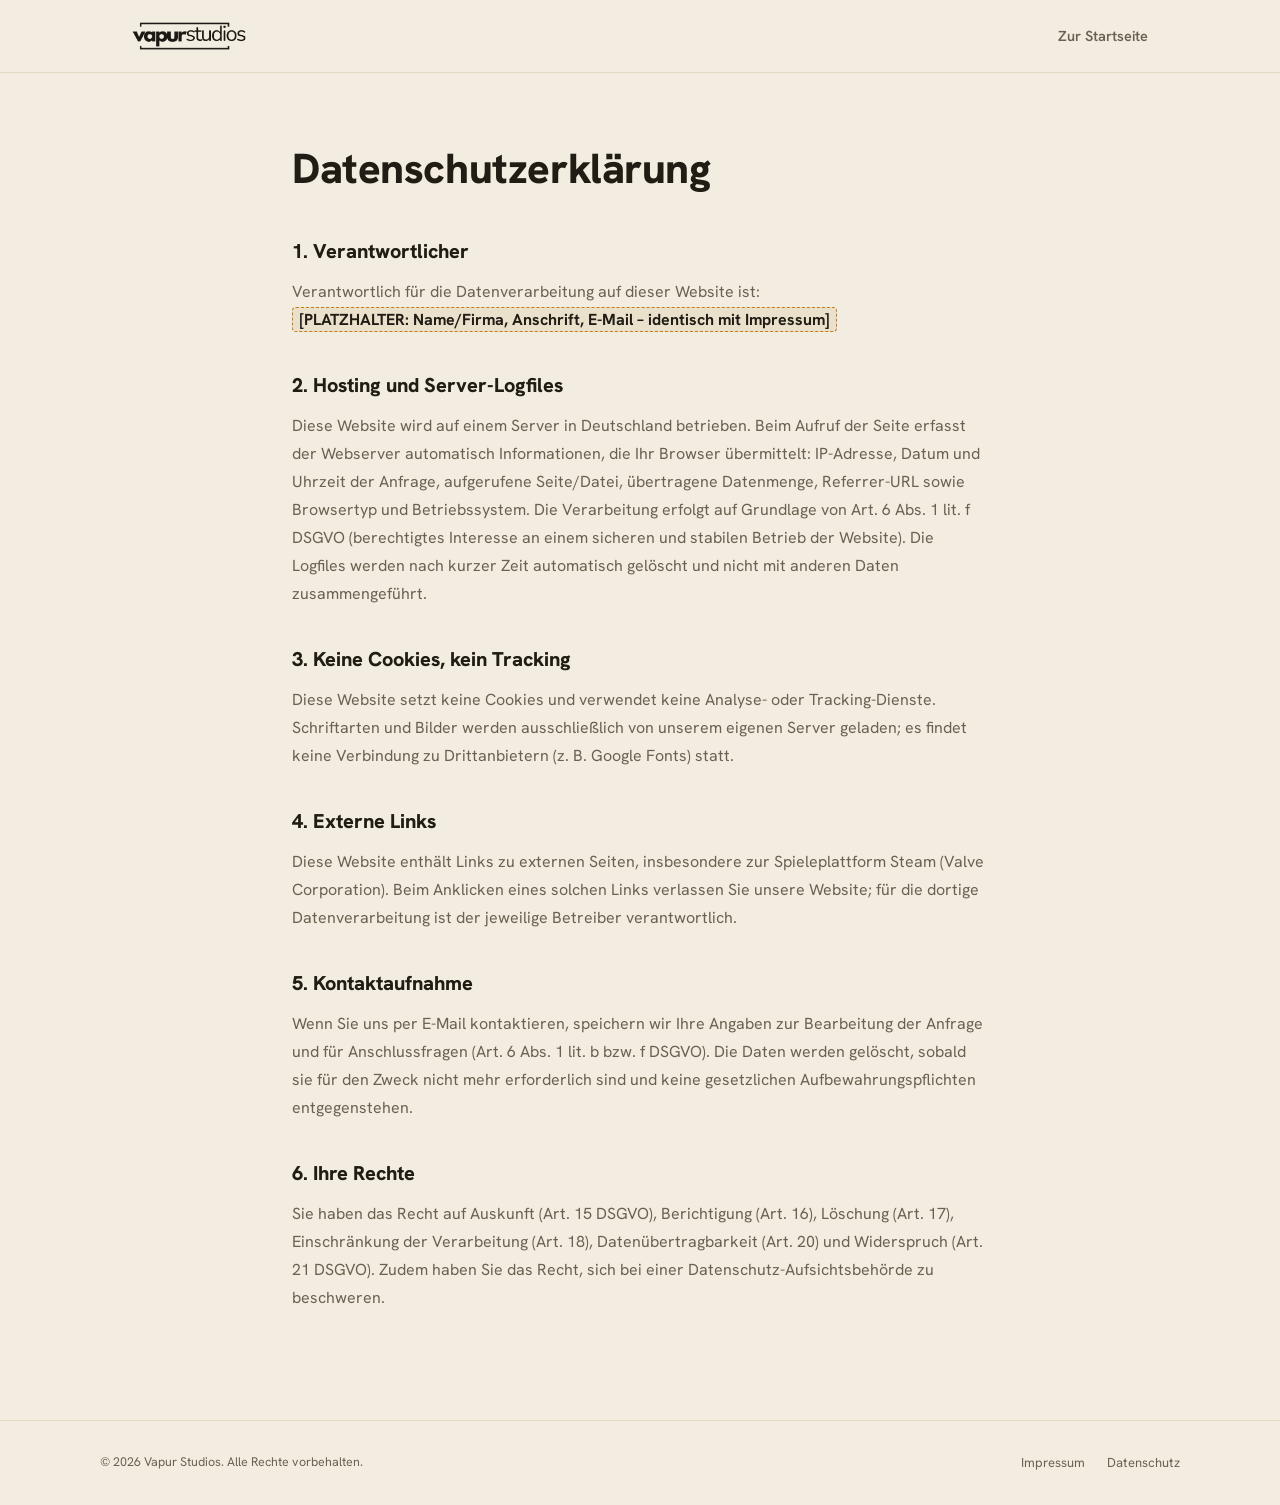
==== datenschutz.html @ 0e482135 "Vapur Studios Website: Startseite, Impressum, Datenschutz Co-Authored-By: Claude Sonnet 5 <noreply@a" ====
<!doctype html>
<html lang="de">
<head>
<meta charset="utf-8">
<meta name="viewport" content="width=device-width, initial-scale=1">
<meta name="robots" content="noindex">
<title>Datenschutzerklärung – Vapur Studios</title>
<link rel="stylesheet" href="assets/style.css">
</head>
<body>
<nav>
  <div class="nav-inner">
    <a href="./" aria-label="Vapur Studios"><img class="logo-ink" src="assets/logo-ink.png" alt="Vapur Studios"><img class="logo-cream" src="assets/logo-cream.png" alt=""></a>
    <div class="navlinks"><a href="./">Zur Startseite</a></div>
  </div>
</nav>

<main class="legal">
  <h1>Datenschutzerklärung</h1>

  <h2>1. Verantwortlicher</h2>
  <p>Verantwortlich für die Datenverarbeitung auf dieser Website ist:<br>
  <span class="todo">[PLATZHALTER: Name/Firma, Anschrift, E-Mail – identisch mit Impressum]</span></p>

  <h2>2. Hosting und Server-Logfiles</h2>
  <p>Diese Website wird auf einem Server in Deutschland betrieben. Beim Aufruf der Seite erfasst der
  Webserver automatisch Informationen, die Ihr Browser übermittelt: IP-Adresse, Datum und Uhrzeit der
  Anfrage, aufgerufene Seite/Datei, übertragene Datenmenge, Referrer-URL sowie Browsertyp und
  Betriebssystem. Die Verarbeitung erfolgt auf Grundlage von Art. 6 Abs. 1 lit. f DSGVO (berechtigtes
  Interesse an einem sicheren und stabilen Betrieb der Website). Die Logfiles werden nach kurzer Zeit
  automatisch gelöscht und nicht mit anderen Daten zusammengeführt.</p>

  <h2>3. Keine Cookies, kein Tracking</h2>
  <p>Diese Website setzt keine Cookies und verwendet keine Analyse- oder Tracking-Dienste. Schriftarten
  und Bilder werden ausschließlich von unserem eigenen Server geladen; es findet keine Verbindung zu
  Drittanbietern (z. B. Google Fonts) statt.</p>

  <h2>4. Externe Links</h2>
  <p>Diese Website enthält Links zu externen Seiten, insbesondere zur Spieleplattform Steam (Valve
  Corporation). Beim Anklicken eines solchen Links verlassen Sie unsere Website; für die dortige
  Datenverarbeitung ist der jeweilige Betreiber verantwortlich.</p>

  <h2>5. Kontaktaufnahme</h2>
  <p>Wenn Sie uns per E-Mail kontaktieren, speichern wir Ihre Angaben zur Bearbeitung der Anfrage und
  für Anschlussfragen (Art. 6 Abs. 1 lit. b bzw. f DSGVO). Die Daten werden gelöscht, sobald sie für
  den Zweck nicht mehr erforderlich sind und keine gesetzlichen Aufbewahrungspflichten entgegenstehen.</p>

  <h2>6. Ihre Rechte</h2>
  <p>Sie haben das Recht auf Auskunft (Art. 15 DSGVO), Berichtigung (Art. 16), Löschung (Art. 17),
  Einschränkung der Verarbeitung (Art. 18), Datenübertragbarkeit (Art. 20) und Widerspruch
  (Art. 21 DSGVO). Zudem haben Sie das Recht, sich bei einer Datenschutz-Aufsichtsbehörde zu
  beschweren.</p>
</main>

<footer>
  <div class="foot-inner">
    <div class="foot-copy">© 2026 Vapur Studios. Alle Rechte vorbehalten.</div>
    <div class="foot-links"><a href="impressum.html">Impressum</a><a href="datenschutz.html">Datenschutz</a></div>
  </div>
</footer>
</body>
</html>
---- assets/style.css ----
@font-face{
  font-family:'Hanken Grotesk'; font-style:normal; font-weight:400 800; font-display:swap;
  src:url('fonts/hanken-latin-ext.woff2') format('woff2');
  unicode-range:U+0100-02BA,U+02BD-02C5,U+02C7-02CC,U+02CE-02D7,U+02DD-02FF,U+0304,U+0308,U+0329,U+1D00-1DBF,U+1E00-1E9F,U+1EF2-1EFF,U+2020,U+20A0-20AB,U+20AD-20C0,U+2113,U+2C60-2C7F,U+A720-A7FF;
}
@font-face{
  font-family:'Hanken Grotesk'; font-style:normal; font-weight:400 800; font-display:swap;
  src:url('fonts/hanken-latin.woff2') format('woff2');
  unicode-range:U+0000-00FF,U+0131,U+0152-0153,U+02BB-02BC,U+02C6,U+02DA,U+02DC,U+0304,U+0308,U+0329,U+2000-206F,U+20AC,U+2122,U+2191,U+2193,U+2212,U+2215,U+FEFF,U+FFFD;
}

:root{
  color-scheme:light dark;
  --bg:#f3ede1; --surface:#ffffff; --border:#e2d8c4; --text:#211c14; --text-muted:#6b6151;
  --amber:#c97a12; --red:#b53a2c; --tag-bg:#eae1cd;
}
@media (prefers-color-scheme: dark){
  :root{
    --bg:#17130d; --surface:#1f1a12; --border:#332c1f; --text:#f2ebdd; --text-muted:#a49880;
    --amber:#ffb020; --red:#e0654f; --tag-bg:#2b2417;
  }
}

*{ box-sizing:border-box; margin:0; padding:0; }
html{ scroll-behavior:smooth; }
body{
  background:var(--bg); color:var(--text);
  font-family:'Hanken Grotesk',system-ui,-apple-system,'Segoe UI',sans-serif; -webkit-font-smoothing:antialiased;
  line-height:1.5;
}
img{ max-width:100%; display:block; }
a{ color:inherit; }
a:focus-visible, button:focus-visible{ outline:2px solid var(--amber); outline-offset:3px; }

/* NAV */
nav{ border-bottom:1px solid var(--border); }
.nav-inner{ max-width:1080px; margin:0 auto; padding:22px 32px; display:flex; align-items:center; justify-content:space-between; }
.nav-inner img{ height:28px; width:auto; }
.logo-cream{ display:none; }
@media (prefers-color-scheme: dark){
  .logo-ink{ display:none; }
  .logo-cream{ display:block; }
}
.navlinks{ display:flex; align-items:center; gap:28px; }
.navlinks a{ text-decoration:none; font-size:14.5px; font-weight:600; color:var(--text-muted); }
.navlinks a:hover{ color:var(--text); }
.navlinks a.btn-wishlist,
.navlinks a.btn-wishlist:hover{ color:#000; }

/* BUTTONS */
.btn-wishlist{
  position:relative; overflow:hidden; isolation:isolate;
  font-weight:700; font-size:15.5px; color:#1c1108; padding:14px 26px; border-radius:10px;
  border:none; cursor:pointer; text-decoration:none; display:inline-flex; align-items:center; gap:9px;
  background:linear-gradient(115deg, #ffd166, var(--amber) 45%, var(--red) 110%);
  box-shadow:0 10px 26px -8px rgba(224,82,61,.5), 0 2px 0 rgba(255,255,255,.35) inset;
  transition:transform .18s ease, box-shadow .18s ease; white-space:nowrap;
}
.btn-wishlist:hover{ transform:translateY(-2px); box-shadow:0 14px 32px -6px rgba(224,82,61,.6), 0 2px 0 rgba(255,255,255,.4) inset; }
.btn-wishlist::after{
  content:''; position:absolute; top:0; left:-60%; width:40%; height:100%; z-index:1;
  background:linear-gradient(115deg, transparent, rgba(255,255,255,.55), transparent);
  transform:skewX(-20deg); animation:shine 3.2s ease-in-out infinite;
}
@keyframes shine{ 0%,60%{ left:-60%; } 100%{ left:130%; } }
.btn-wishlist svg{ width:18px; height:18px; position:relative; z-index:2; flex-shrink:0; }
.btn-wishlist span{ position:relative; z-index:2; }
@media (prefers-reduced-motion: reduce){ .btn-wishlist::after{ animation:none; } html{ scroll-behavior:auto; } }
.btn-ghost{ font-weight:700; font-size:14px; color:var(--text); text-decoration:none; padding:13px 20px; border-radius:10px; border:1.5px solid var(--border); }
.btn-ghost:hover{ border-color:var(--amber); color:var(--amber); }

/* HERO */
.hero-wrap{ position:relative; max-width:1180px; margin:8px auto -60px; padding:0 24px; }
.hero-img img{
  width:100%; height:auto; display:block; max-height:72vh; object-fit:cover;
  -webkit-mask-image:linear-gradient(180deg, transparent 0%, #000 12%, #000 82%, transparent 100%),
                      linear-gradient(90deg, transparent 0%, #000 8%, #000 92%, transparent 100%);
  -webkit-mask-composite:source-in;
  mask-image:linear-gradient(180deg, transparent 0%, #000 12%, #000 82%, transparent 100%),
              linear-gradient(90deg, transparent 0%, #000 8%, #000 92%, transparent 100%);
  mask-composite:intersect;
}
.shots{ padding:14px 32px 0; position:relative; z-index:1; }
.shots-grid{ max-width:760px; margin:0 auto; display:grid; grid-template-columns:1fr 1fr 1fr; gap:12px; }
.shots-grid button{
  padding:0; border:2px solid transparent; border-radius:8px; overflow:hidden; cursor:pointer;
  background:none; opacity:.6; transition:opacity .15s, border-color .15s;
}
.shots-grid button.active{ opacity:1; border-color:var(--amber); }
.shots-grid button:hover{ opacity:1; }
.shots-grid img{ display:block; aspect-ratio:16/10; object-fit:cover; width:100%; }

.intro{ text-align:center; padding:56px 32px 56px; max-width:720px; margin:0 auto; }
.eyebrow{ display:inline-flex; align-items:center; gap:8px; font-size:14.5px; font-weight:700; color:var(--amber); margin-bottom:22px; }
.eyebrow::before{ content:''; width:7px; height:7px; border-radius:50%; background:var(--amber); }
.intro h1{ font-size:clamp(32px,5vw,52px); font-weight:800; line-height:1.1; margin-bottom:18px; letter-spacing:-.01em; }
.intro p{ font-size:17px; color:var(--text-muted); line-height:1.65; margin-bottom:32px; }
.btn-row{ display:flex; gap:14px; justify-content:center; flex-wrap:wrap; }

/* SECTIONS */
section{ padding:80px 32px; border-top:1px solid var(--border); }
.section-inner{ max-width:760px; margin:0 auto; }
.section-inner.wide{ max-width:1080px; }
.kicker{ font-size:14px; font-weight:700; color:var(--amber); margin-bottom:20px; }
.section-inner h2{ font-size:clamp(26px,3.2vw,36px); font-weight:800; margin-bottom:24px; letter-spacing:-.01em; }
.section-inner p{ font-size:16.5px; color:var(--text-muted); line-height:1.8; margin-bottom:20px; }
.section-inner p:last-of-type{ margin-bottom:0; }
.tags-row{ display:flex; gap:8px; flex-wrap:wrap; margin-top:32px; }
.tag{ background:var(--tag-bg); color:var(--text-muted); font-size:12.5px; font-weight:600; padding:7px 14px; border-radius:100px; }

.reqs{ display:grid; grid-template-columns:1fr 1fr; gap:40px; }
.req-col h3{ font-size:12px; text-transform:uppercase; letter-spacing:.08em; color:var(--amber); margin-bottom:16px; }
.req-row{ display:grid; grid-template-columns:120px 1fr; gap:10px; padding:10px 0; border-bottom:1px solid var(--border); font-size:14px; }
.req-row .k{ color:var(--text-muted); }
.req-row .v{ font-weight:600; }

.studio-logo{ height:30px; width:auto; margin-bottom:26px; }
.fact-list{ margin-top:28px; }
.fact-row{ display:flex; justify-content:space-between; gap:20px; padding:14px 0; border-bottom:1px solid var(--border); font-size:14.5px; }
.fact-row .k{ color:var(--text-muted); }
.fact-row .v{ font-weight:700; text-align:right; }

.portfolio-grid{ display:grid; grid-template-columns:1fr 1fr; gap:20px; margin-top:12px; }
.game-card{ background:var(--surface); border:1px solid var(--border); border-radius:10px; overflow:hidden; text-decoration:none; color:var(--text); display:block; }
a.game-card:hover{ border-color:var(--amber); }
.game-card .thumb{ aspect-ratio:16/9; background:var(--tag-bg); overflow:hidden; }
.game-card .thumb img{ width:100%; height:100%; object-fit:cover; }
.game-card .thumb.placeholder{ display:flex; align-items:center; justify-content:center; font-weight:700; color:var(--text-muted); font-size:14px; }
.game-card .body{ padding:18px 20px; }
.game-card .status{ display:block; font-size:12.5px; font-weight:700; color:var(--amber); margin-bottom:8px; }
.game-card .status.muted{ color:var(--text-muted); }
.game-card h3{ font-size:18px; font-weight:800; margin-bottom:6px; }
.game-card p{ font-size:13px; color:var(--text-muted); line-height:1.5; }

/* LEGAL PAGES */
.legal{ max-width:760px; margin:0 auto; padding:64px 32px 96px; }
.legal h1{ font-size:clamp(30px,4vw,42px); font-weight:800; margin-bottom:32px; letter-spacing:-.01em; }
.legal h2{ font-size:20px; font-weight:800; margin:36px 0 12px; }
.legal p, .legal li{ font-size:16px; color:var(--text-muted); line-height:1.75; margin-bottom:12px; }
.legal ul{ padding-left:22px; margin-bottom:12px; }
.legal a{ color:var(--amber); }
.todo{ background:var(--tag-bg); border:1px dashed var(--amber); color:var(--text); padding:1px 6px; border-radius:4px; font-weight:700; }

/* FOOTER */
footer{ padding:32px; border-top:1px solid var(--border); }
.foot-inner{ max-width:1080px; margin:0 auto; display:flex; justify-content:space-between; align-items:center; flex-wrap:wrap; gap:14px; }
.foot-links{ display:flex; gap:22px; flex-wrap:wrap; }
.foot-links a{ text-decoration:none; color:var(--text-muted); font-size:13px; }
.foot-links a:hover{ color:var(--text); }
.foot-copy{ color:var(--text-muted); font-size:12.5px; }

@media (max-width:760px){
  .navlinks a:not(.btn-wishlist){ display:none; }
  .shots-grid{ grid-template-columns:1fr; }
  .reqs{ grid-template-columns:1fr; gap:0; }
  .portfolio-grid{ grid-template-columns:1fr; }
  section{ padding:56px 20px; }
  .intro{ padding:44px 20px 40px; }
  .hero-wrap{ padding:0 12px; }
  .hero-img img{ max-height:46vh; }
  .legal{ padding:44px 20px 72px; }
}

/* GAME LOGO */
.game-logo{ position:relative; width:min(560px,86%); margin:0 auto 26px; }
.game-logo img{
  width:100%; height:auto; display:block;
  filter:drop-shadow(0 18px 28px rgba(0,0,0,.35));
  animation:logoIn 1s cubic-bezier(.2,.9,.25,1.15) both, logoFloat 5s ease-in-out 1s infinite;
}
.game-logo::after{
  content:''; position:absolute; inset:0; pointer-events:none;
  background:linear-gradient(105deg, transparent 35%, rgba(255,255,255,.55) 50%, transparent 65%);
  background-size:250% 100%; background-position:180% 0;
  -webkit-mask-image:url(sloptoberfest-logo.webp); mask-image:url(sloptoberfest-logo.webp);
  -webkit-mask-size:100% 100%; mask-size:100% 100%;
  animation:logoShine 6s ease-in-out 1.4s infinite;
}
@keyframes logoIn{ from{ opacity:0; transform:scale(.82) translateY(24px) rotate(-1.5deg); } to{ opacity:1; transform:none; } }
@keyframes logoFloat{ 0%,100%{ transform:translateY(0) rotate(0); } 50%{ transform:translateY(-7px) rotate(.4deg); } }
@keyframes logoShine{ 0%,55%{ background-position:180% 0; } 100%{ background-position:-80% 0; } }
.sr-only{ position:absolute; width:1px; height:1px; overflow:hidden; clip:rect(0 0 0 0); white-space:nowrap; }
@media (prefers-reduced-motion: reduce){
  .game-logo img, .game-logo::after{ animation:none; }
}
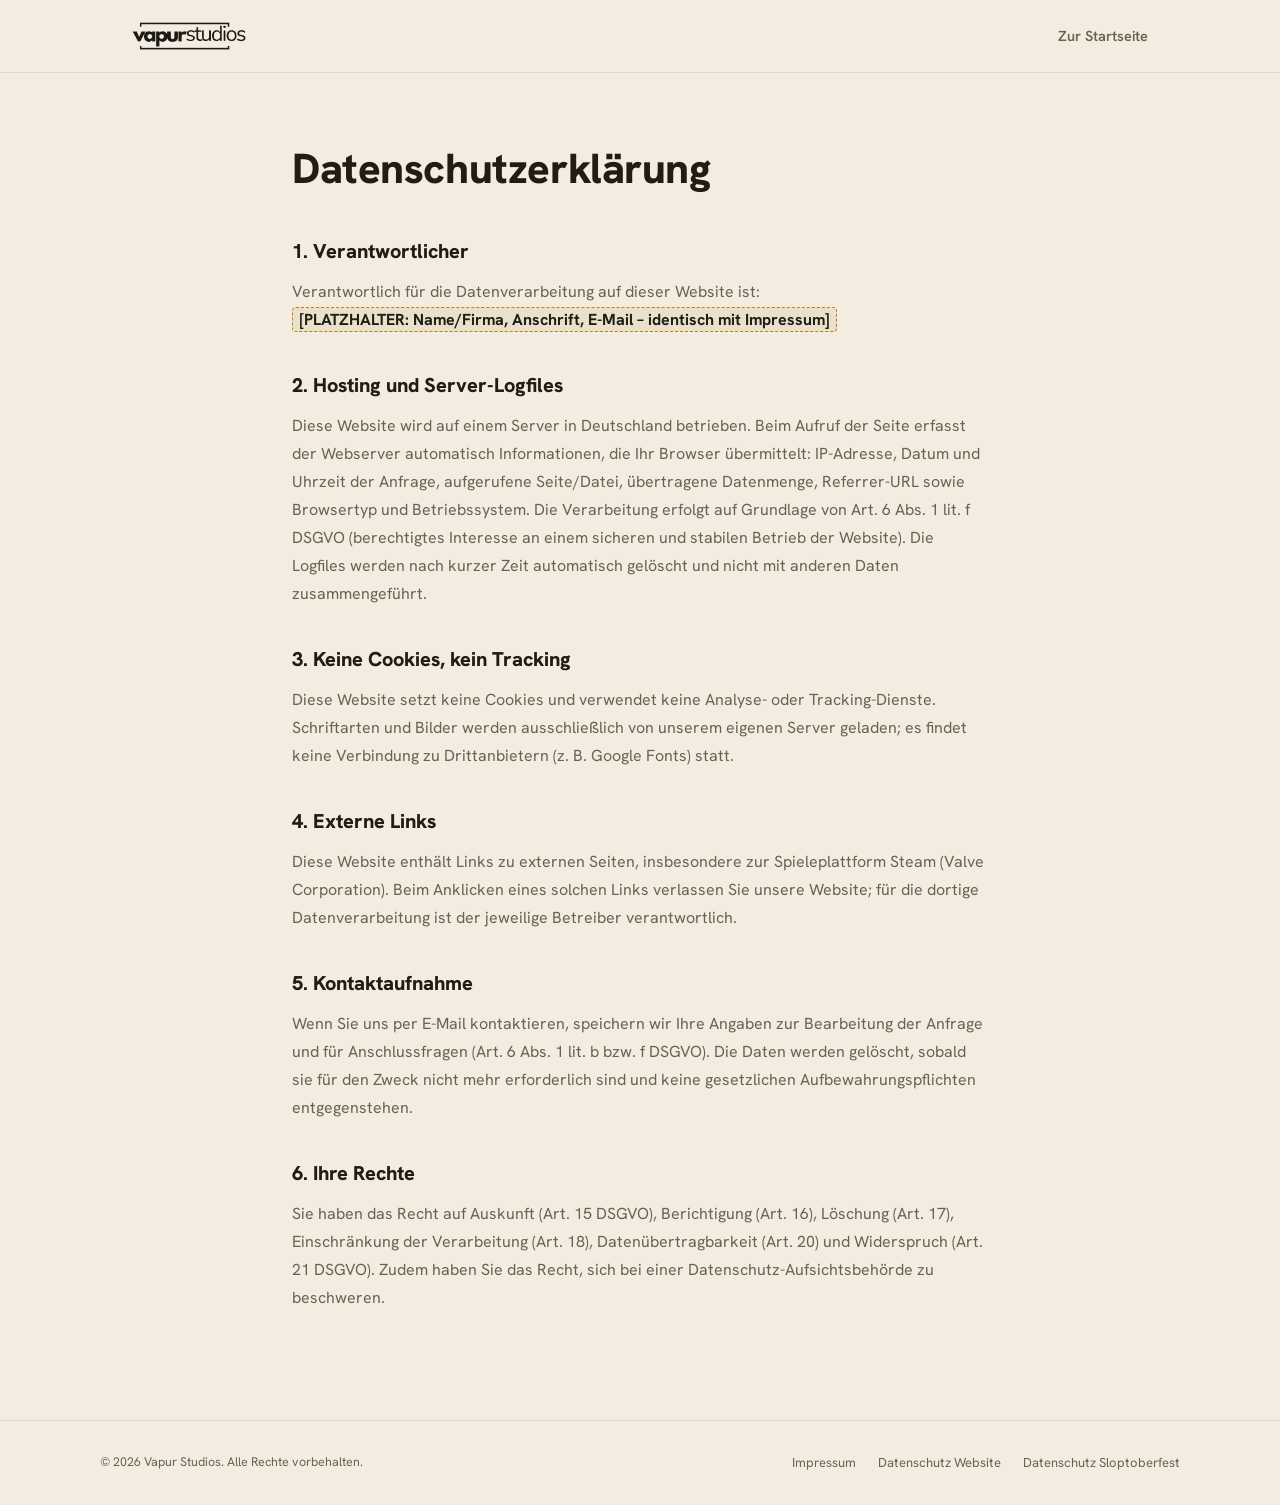
==== commit 5ecae68c: "Datenschutzerklaerung fuer das Spiel Sloptoberfest Co-Authored-By: Claude Sonnet 5 <noreply@anthropi" ====
--- a/datenschutz.html
+++ b/datenschutz.html
@@ -55,7 +55,7 @@
 <footer>
   <div class="foot-inner">
     <div class="foot-copy">© 2026 Vapur Studios. Alle Rechte vorbehalten.</div>
-    <div class="foot-links"><a href="impressum.html">Impressum</a><a href="datenschutz.html">Datenschutz</a></div>
+    <div class="foot-links"><a href="impressum.html">Impressum</a><a href="datenschutz.html">Datenschutz Website</a><a href="sloptoberfest-datenschutz.html">Datenschutz Sloptoberfest</a></div>
   </div>
 </footer>
 </body>
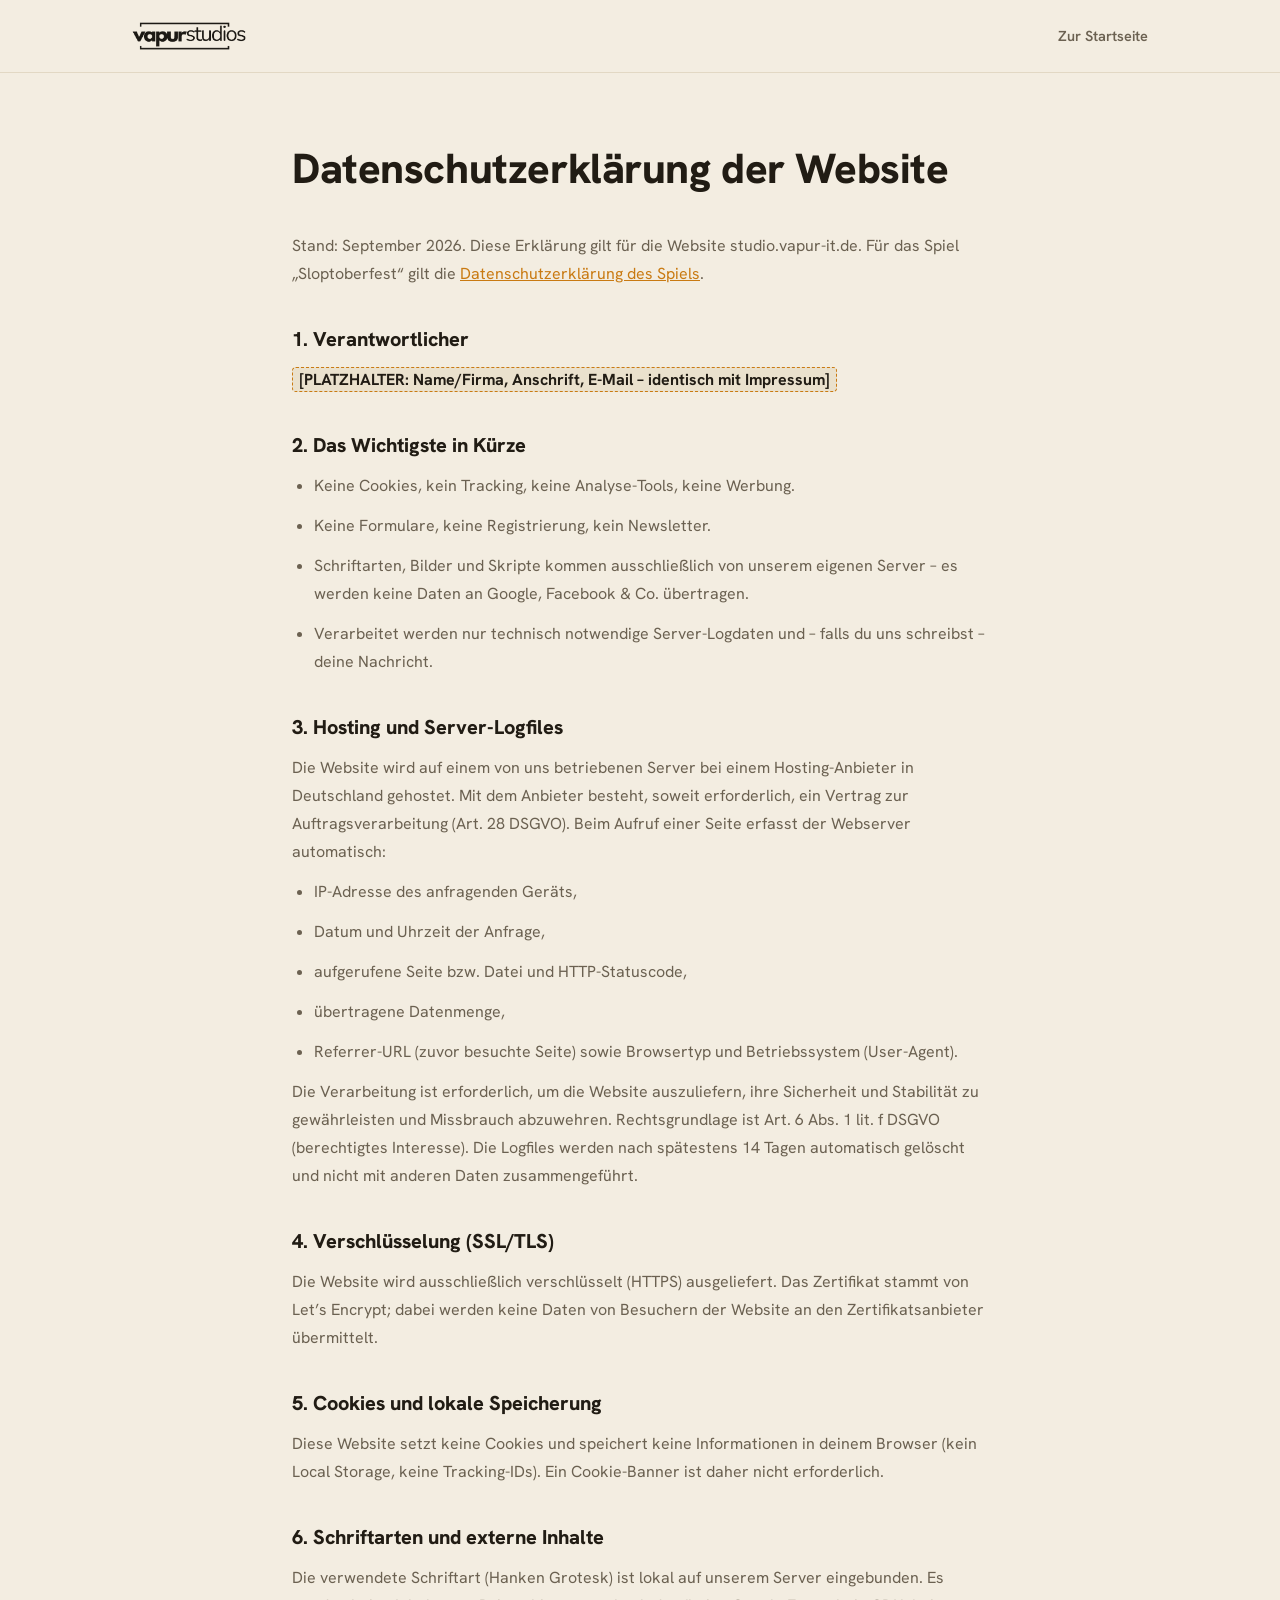
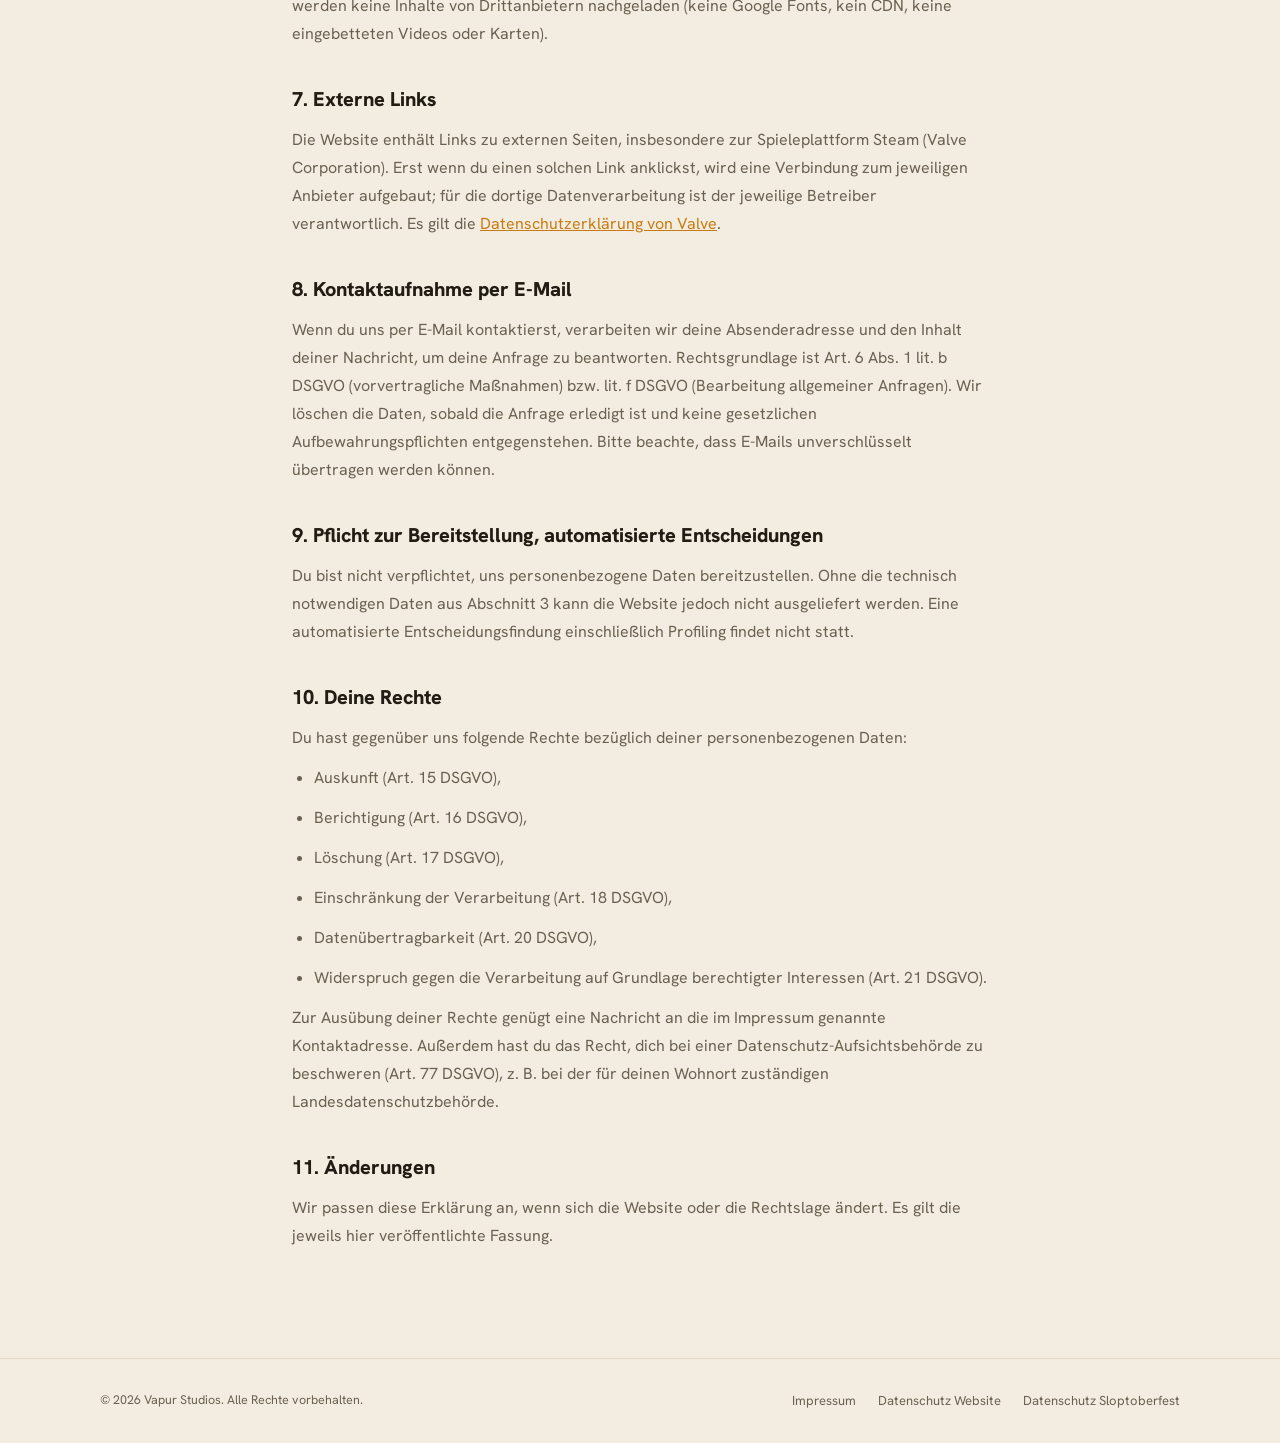
==== commit 59111efa: "Website-Datenschutzerklaerung ausfuehrlich ueberarbeitet Co-Authored-By: Claude Sonnet 5 <noreply@an" ====
--- a/datenschutz.html
+++ b/datenschutz.html
@@ -3,8 +3,7 @@
 <head>
 <meta charset="utf-8">
 <meta name="viewport" content="width=device-width, initial-scale=1">
-<meta name="robots" content="noindex">
-<title>Datenschutzerklärung – Vapur Studios</title>
+<title>Datenschutzerklärung Website – Vapur Studios</title>
 <link rel="stylesheet" href="assets/style.css">
 </head>
 <body>
@@ -16,40 +15,87 @@
 </nav>
 
 <main class="legal">
-  <h1>Datenschutzerklärung</h1>
+  <h1>Datenschutzerklärung der Website</h1>
+  <p>Stand: September 2026. Diese Erklärung gilt für die Website studio.vapur-it.de. Für das Spiel
+  „Sloptoberfest“ gilt die <a href="sloptoberfest-datenschutz.html">Datenschutzerklärung des Spiels</a>.</p>
 
   <h2>1. Verantwortlicher</h2>
-  <p>Verantwortlich für die Datenverarbeitung auf dieser Website ist:<br>
-  <span class="todo">[PLATZHALTER: Name/Firma, Anschrift, E-Mail – identisch mit Impressum]</span></p>
+  <p><span class="todo">[PLATZHALTER: Name/Firma, Anschrift, E-Mail – identisch mit Impressum]</span></p>
 
-  <h2>2. Hosting und Server-Logfiles</h2>
-  <p>Diese Website wird auf einem Server in Deutschland betrieben. Beim Aufruf der Seite erfasst der
-  Webserver automatisch Informationen, die Ihr Browser übermittelt: IP-Adresse, Datum und Uhrzeit der
-  Anfrage, aufgerufene Seite/Datei, übertragene Datenmenge, Referrer-URL sowie Browsertyp und
-  Betriebssystem. Die Verarbeitung erfolgt auf Grundlage von Art. 6 Abs. 1 lit. f DSGVO (berechtigtes
-  Interesse an einem sicheren und stabilen Betrieb der Website). Die Logfiles werden nach kurzer Zeit
-  automatisch gelöscht und nicht mit anderen Daten zusammengeführt.</p>
+  <h2>2. Das Wichtigste in Kürze</h2>
+  <ul>
+    <li>Keine Cookies, kein Tracking, keine Analyse-Tools, keine Werbung.</li>
+    <li>Keine Formulare, keine Registrierung, kein Newsletter.</li>
+    <li>Schriftarten, Bilder und Skripte kommen ausschließlich von unserem eigenen Server – es werden keine Daten an Google, Facebook &amp; Co. übertragen.</li>
+    <li>Verarbeitet werden nur technisch notwendige Server-Logdaten und – falls du uns schreibst – deine Nachricht.</li>
+  </ul>
 
-  <h2>3. Keine Cookies, kein Tracking</h2>
-  <p>Diese Website setzt keine Cookies und verwendet keine Analyse- oder Tracking-Dienste. Schriftarten
-  und Bilder werden ausschließlich von unserem eigenen Server geladen; es findet keine Verbindung zu
-  Drittanbietern (z. B. Google Fonts) statt.</p>
+  <h2>3. Hosting und Server-Logfiles</h2>
+  <p>Die Website wird auf einem von uns betriebenen Server bei einem Hosting-Anbieter in Deutschland
+  gehostet. Mit dem Anbieter besteht, soweit erforderlich, ein Vertrag zur Auftragsverarbeitung
+  (Art. 28 DSGVO). Beim Aufruf einer Seite erfasst der Webserver automatisch:</p>
+  <ul>
+    <li>IP-Adresse des anfragenden Geräts,</li>
+    <li>Datum und Uhrzeit der Anfrage,</li>
+    <li>aufgerufene Seite bzw. Datei und HTTP-Statuscode,</li>
+    <li>übertragene Datenmenge,</li>
+    <li>Referrer-URL (zuvor besuchte Seite) sowie Browsertyp und Betriebssystem (User-Agent).</li>
+  </ul>
+  <p>Die Verarbeitung ist erforderlich, um die Website auszuliefern, ihre Sicherheit und Stabilität zu
+  gewährleisten und Missbrauch abzuwehren. Rechtsgrundlage ist Art. 6 Abs. 1 lit. f DSGVO
+  (berechtigtes Interesse). Die Logfiles werden nach spätestens 14 Tagen automatisch gelöscht und
+  nicht mit anderen Daten zusammengeführt.</p>
 
-  <h2>4. Externe Links</h2>
-  <p>Diese Website enthält Links zu externen Seiten, insbesondere zur Spieleplattform Steam (Valve
-  Corporation). Beim Anklicken eines solchen Links verlassen Sie unsere Website; für die dortige
-  Datenverarbeitung ist der jeweilige Betreiber verantwortlich.</p>
+  <h2>4. Verschlüsselung (SSL/TLS)</h2>
+  <p>Die Website wird ausschließlich verschlüsselt (HTTPS) ausgeliefert. Das Zertifikat stammt von
+  Let’s Encrypt; dabei werden keine Daten von Besuchern der Website an den Zertifikatsanbieter
+  übermittelt.</p>
 
-  <h2>5. Kontaktaufnahme</h2>
-  <p>Wenn Sie uns per E-Mail kontaktieren, speichern wir Ihre Angaben zur Bearbeitung der Anfrage und
-  für Anschlussfragen (Art. 6 Abs. 1 lit. b bzw. f DSGVO). Die Daten werden gelöscht, sobald sie für
-  den Zweck nicht mehr erforderlich sind und keine gesetzlichen Aufbewahrungspflichten entgegenstehen.</p>
+  <h2>5. Cookies und lokale Speicherung</h2>
+  <p>Diese Website setzt keine Cookies und speichert keine Informationen in deinem Browser
+  (kein Local Storage, keine Tracking-IDs). Ein Cookie-Banner ist daher nicht erforderlich.</p>
 
-  <h2>6. Ihre Rechte</h2>
-  <p>Sie haben das Recht auf Auskunft (Art. 15 DSGVO), Berichtigung (Art. 16), Löschung (Art. 17),
-  Einschränkung der Verarbeitung (Art. 18), Datenübertragbarkeit (Art. 20) und Widerspruch
-  (Art. 21 DSGVO). Zudem haben Sie das Recht, sich bei einer Datenschutz-Aufsichtsbehörde zu
-  beschweren.</p>
+  <h2>6. Schriftarten und externe Inhalte</h2>
+  <p>Die verwendete Schriftart (Hanken Grotesk) ist lokal auf unserem Server eingebunden. Es werden
+  keine Inhalte von Drittanbietern nachgeladen (keine Google Fonts, kein CDN, keine eingebetteten
+  Videos oder Karten).</p>
+
+  <h2>7. Externe Links</h2>
+  <p>Die Website enthält Links zu externen Seiten, insbesondere zur Spieleplattform Steam (Valve
+  Corporation). Erst wenn du einen solchen Link anklickst, wird eine Verbindung zum jeweiligen
+  Anbieter aufgebaut; für die dortige Datenverarbeitung ist der jeweilige Betreiber verantwortlich.
+  Es gilt die
+  <a href="https://store.steampowered.com/privacy_agreement/" target="_blank" rel="noopener">Datenschutzerklärung von Valve</a>.</p>
+
+  <h2>8. Kontaktaufnahme per E-Mail</h2>
+  <p>Wenn du uns per E-Mail kontaktierst, verarbeiten wir deine Absenderadresse und den Inhalt deiner
+  Nachricht, um deine Anfrage zu beantworten. Rechtsgrundlage ist Art. 6 Abs. 1 lit. b DSGVO
+  (vorvertragliche Maßnahmen) bzw. lit. f DSGVO (Bearbeitung allgemeiner Anfragen). Wir löschen die
+  Daten, sobald die Anfrage erledigt ist und keine gesetzlichen Aufbewahrungspflichten entgegenstehen.
+  Bitte beachte, dass E-Mails unverschlüsselt übertragen werden können.</p>
+
+  <h2>9. Pflicht zur Bereitstellung, automatisierte Entscheidungen</h2>
+  <p>Du bist nicht verpflichtet, uns personenbezogene Daten bereitzustellen. Ohne die technisch
+  notwendigen Daten aus Abschnitt 3 kann die Website jedoch nicht ausgeliefert werden. Eine
+  automatisierte Entscheidungsfindung einschließlich Profiling findet nicht statt.</p>
+
+  <h2>10. Deine Rechte</h2>
+  <p>Du hast gegenüber uns folgende Rechte bezüglich deiner personenbezogenen Daten:</p>
+  <ul>
+    <li>Auskunft (Art. 15 DSGVO),</li>
+    <li>Berichtigung (Art. 16 DSGVO),</li>
+    <li>Löschung (Art. 17 DSGVO),</li>
+    <li>Einschränkung der Verarbeitung (Art. 18 DSGVO),</li>
+    <li>Datenübertragbarkeit (Art. 20 DSGVO),</li>
+    <li>Widerspruch gegen die Verarbeitung auf Grundlage berechtigter Interessen (Art. 21 DSGVO).</li>
+  </ul>
+  <p>Zur Ausübung deiner Rechte genügt eine Nachricht an die im Impressum genannte Kontaktadresse.
+  Außerdem hast du das Recht, dich bei einer Datenschutz-Aufsichtsbehörde zu beschweren (Art. 77 DSGVO),
+  z. B. bei der für deinen Wohnort zuständigen Landesdatenschutzbehörde.</p>
+
+  <h2>11. Änderungen</h2>
+  <p>Wir passen diese Erklärung an, wenn sich die Website oder die Rechtslage ändert. Es gilt die jeweils
+  hier veröffentlichte Fassung.</p>
 </main>
 
 <footer>
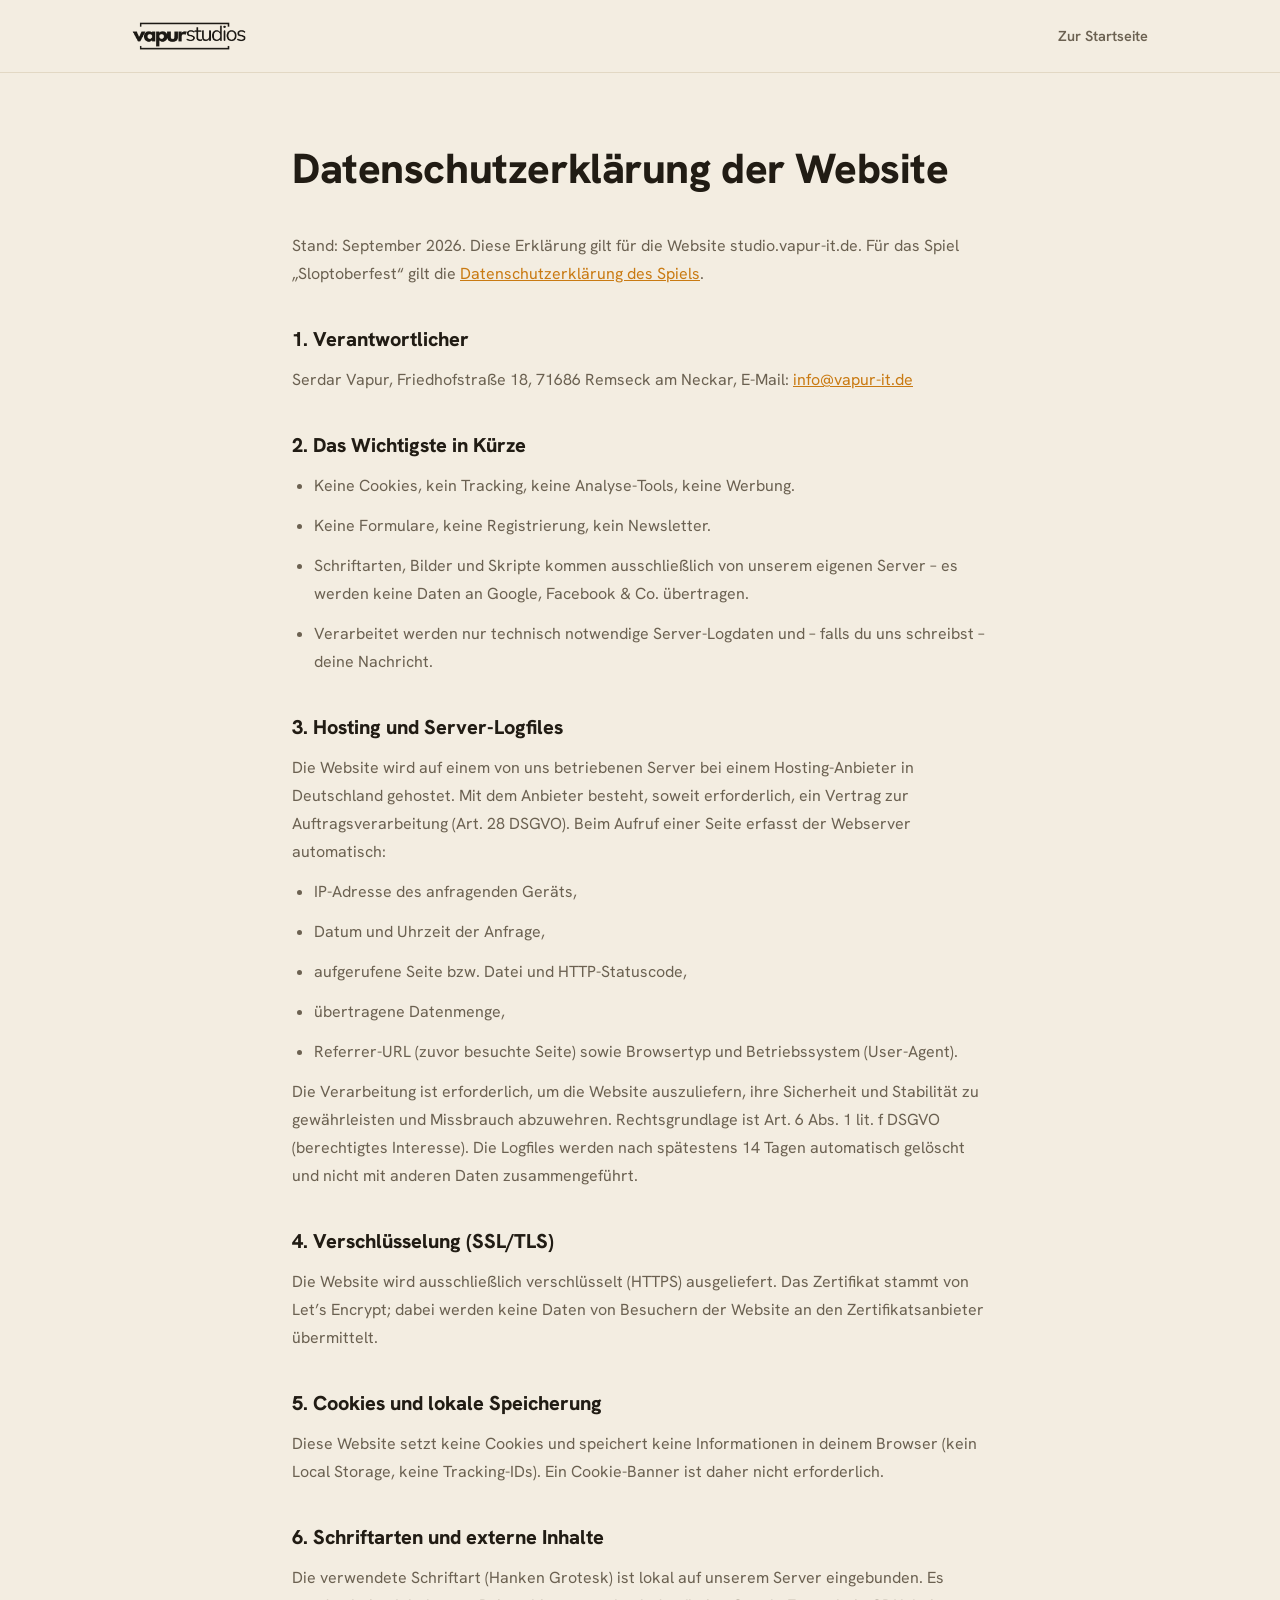
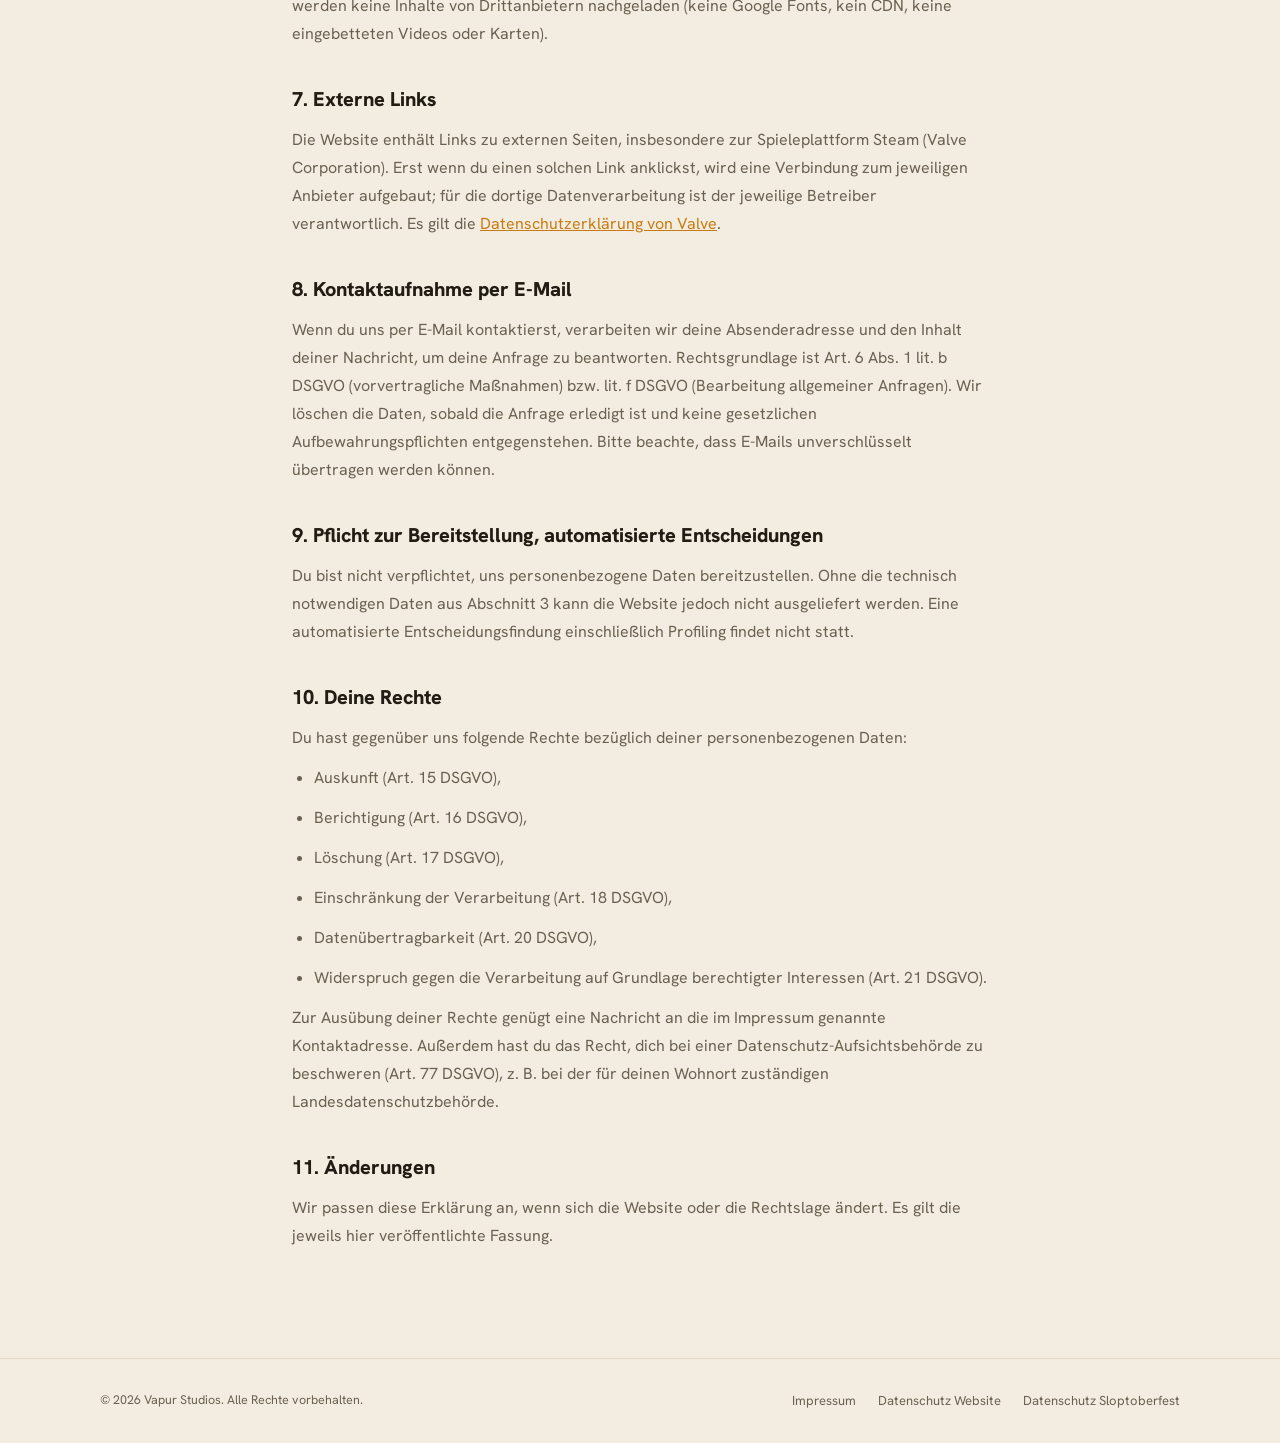
==== commit 9584af75: "Impressum und Datenschutz: echte Anbieterdaten eingetragen Co-Authored-By: Claude Sonnet 5 <noreply@" ====
--- a/datenschutz.html
+++ b/datenschutz.html
@@ -20,7 +20,7 @@
   „Sloptoberfest“ gilt die <a href="sloptoberfest-datenschutz.html">Datenschutzerklärung des Spiels</a>.</p>
 
   <h2>1. Verantwortlicher</h2>
-  <p><span class="todo">[PLATZHALTER: Name/Firma, Anschrift, E-Mail – identisch mit Impressum]</span></p>
+  <p>Serdar Vapur, Friedhofstraße 18, 71686 Remseck am Neckar, E-Mail: <a href="mailto:info@vapur-it.de">info@vapur-it.de</a></p>
 
   <h2>2. Das Wichtigste in Kürze</h2>
   <ul>
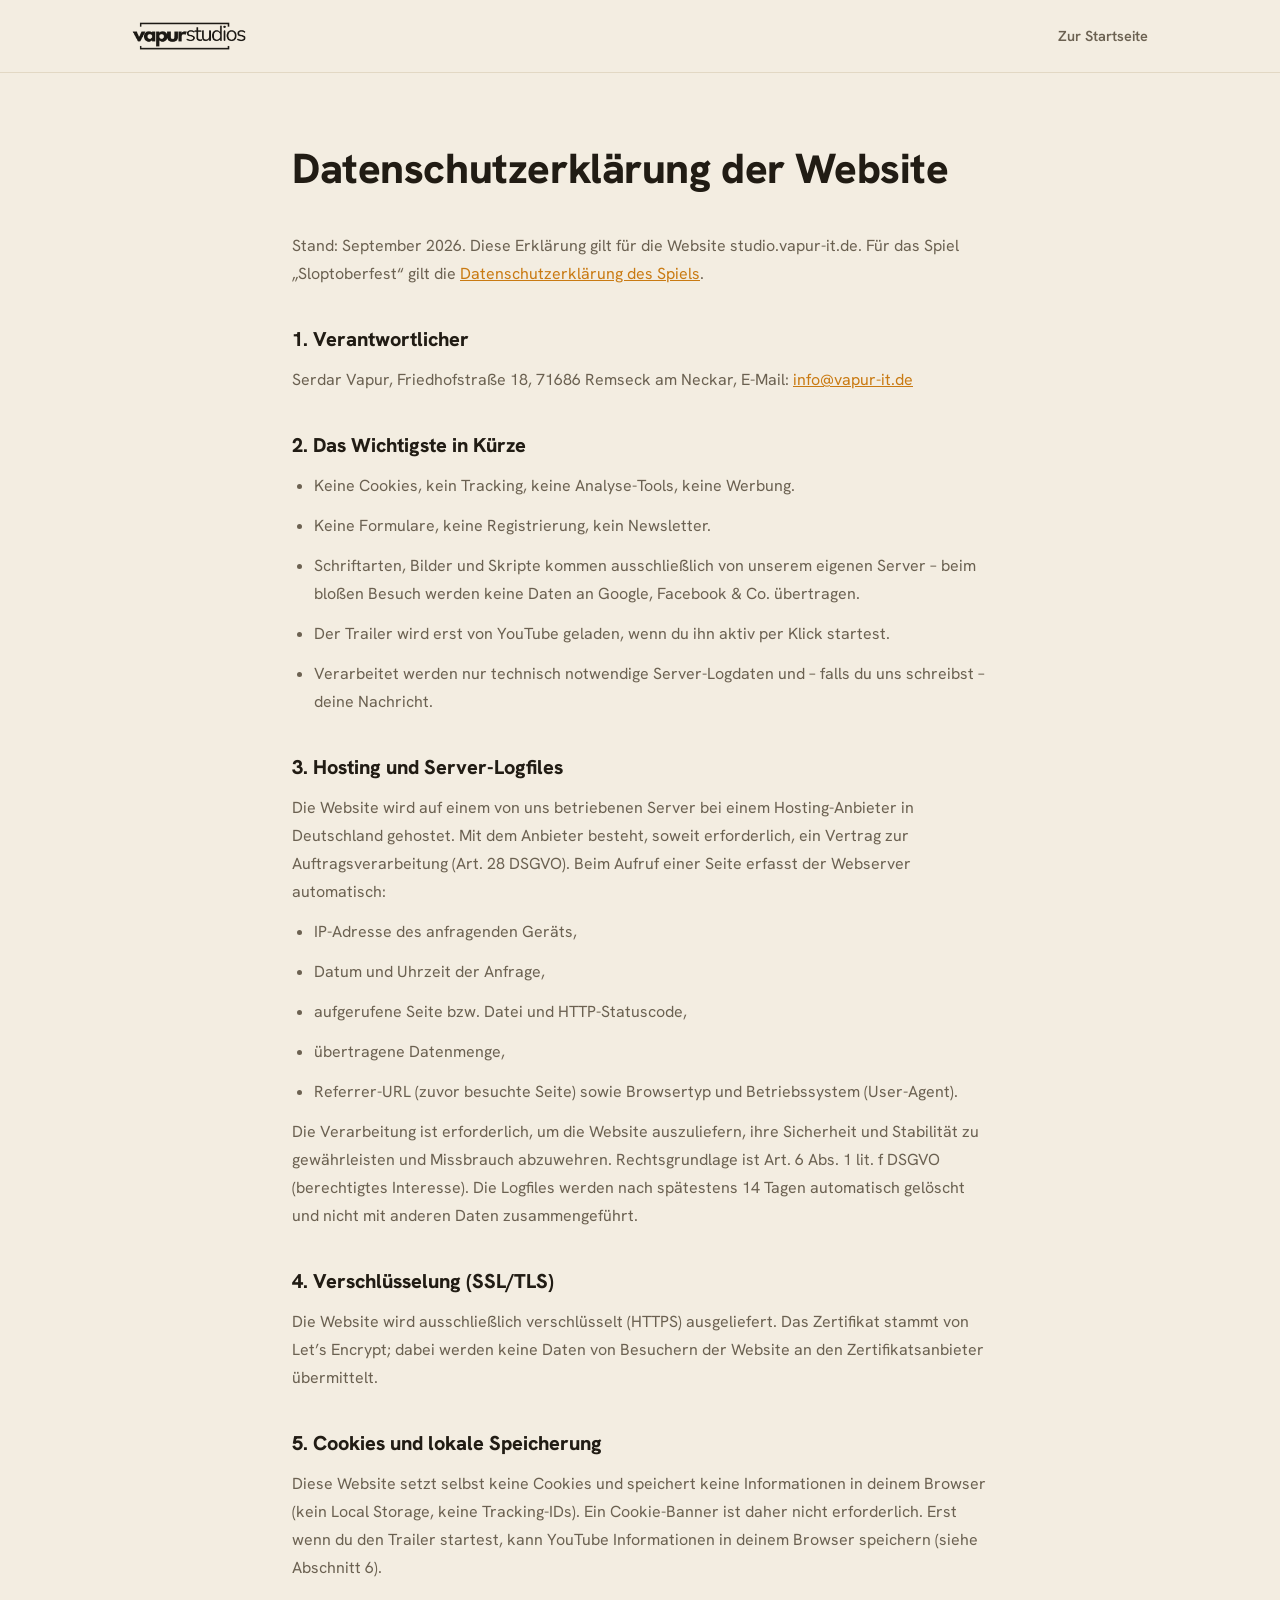
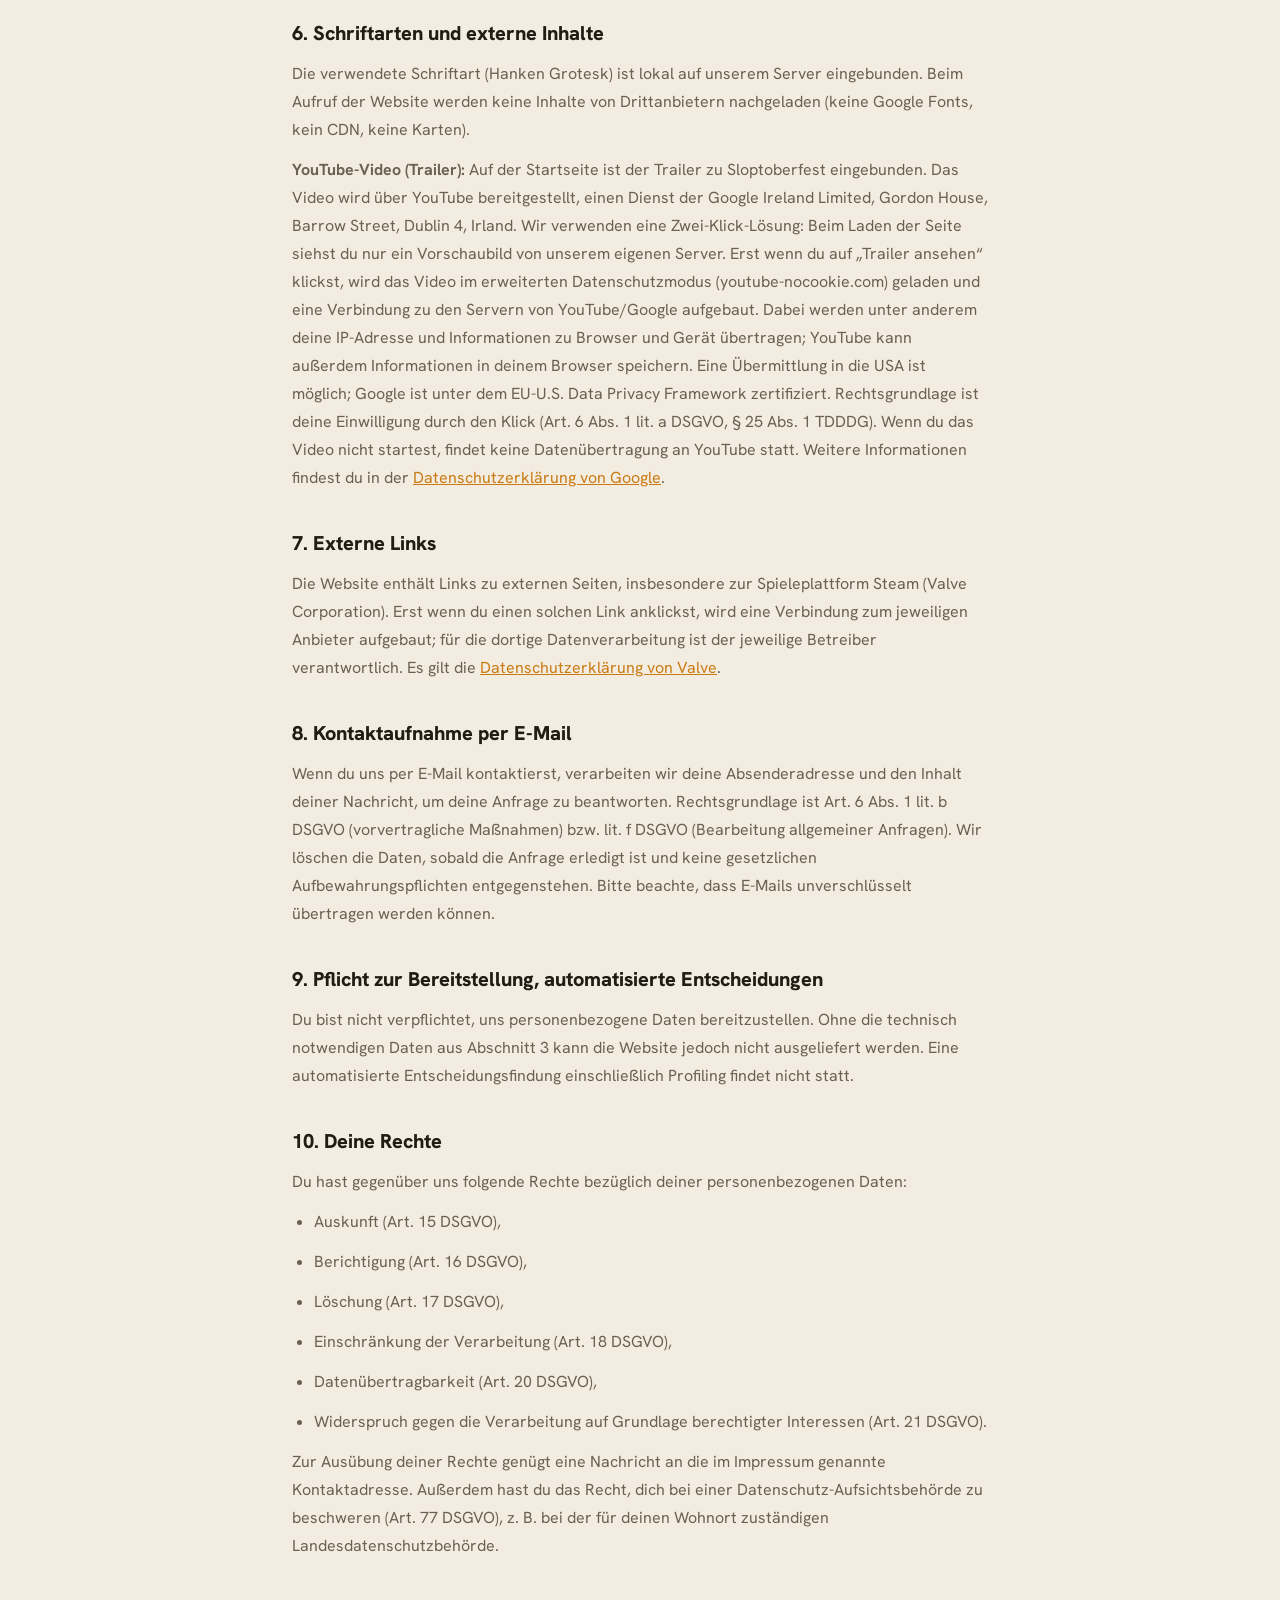
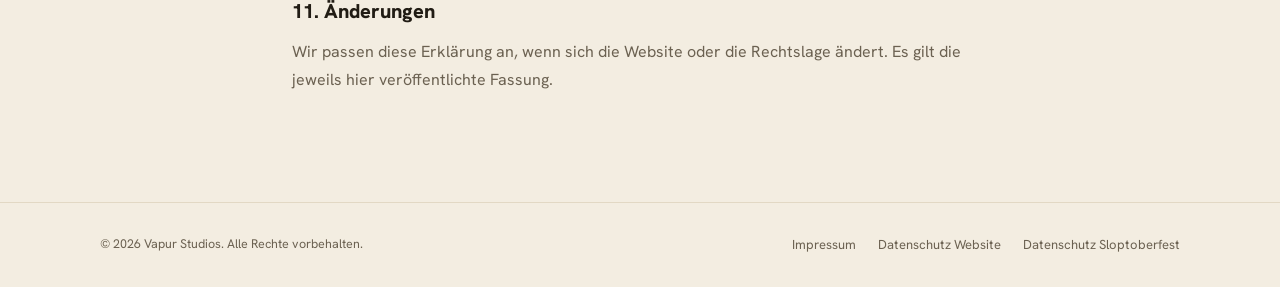
==== commit f90dd30c: "Trailer auf der Startseite eingebunden (YouTube, Zwei-Klick-Loesung) Datenschutzerklaerung um YouTub" ====
--- a/datenschutz.html
+++ b/datenschutz.html
@@ -26,7 +26,8 @@
   <ul>
     <li>Keine Cookies, kein Tracking, keine Analyse-Tools, keine Werbung.</li>
     <li>Keine Formulare, keine Registrierung, kein Newsletter.</li>
-    <li>Schriftarten, Bilder und Skripte kommen ausschließlich von unserem eigenen Server – es werden keine Daten an Google, Facebook &amp; Co. übertragen.</li>
+    <li>Schriftarten, Bilder und Skripte kommen ausschließlich von unserem eigenen Server – beim bloßen Besuch werden keine Daten an Google, Facebook &amp; Co. übertragen.</li>
+    <li>Der Trailer wird erst von YouTube geladen, wenn du ihn aktiv per Klick startest.</li>
     <li>Verarbeitet werden nur technisch notwendige Server-Logdaten und – falls du uns schreibst – deine Nachricht.</li>
   </ul>
 
@@ -52,13 +53,28 @@
   übermittelt.</p>
 
   <h2>5. Cookies und lokale Speicherung</h2>
-  <p>Diese Website setzt keine Cookies und speichert keine Informationen in deinem Browser
-  (kein Local Storage, keine Tracking-IDs). Ein Cookie-Banner ist daher nicht erforderlich.</p>
+  <p>Diese Website setzt selbst keine Cookies und speichert keine Informationen in deinem Browser
+  (kein Local Storage, keine Tracking-IDs). Ein Cookie-Banner ist daher nicht erforderlich. Erst
+  wenn du den Trailer startest, kann YouTube Informationen in deinem Browser speichern (siehe
+  Abschnitt 6).</p>
 
   <h2>6. Schriftarten und externe Inhalte</h2>
-  <p>Die verwendete Schriftart (Hanken Grotesk) ist lokal auf unserem Server eingebunden. Es werden
-  keine Inhalte von Drittanbietern nachgeladen (keine Google Fonts, kein CDN, keine eingebetteten
-  Videos oder Karten).</p>
+  <p>Die verwendete Schriftart (Hanken Grotesk) ist lokal auf unserem Server eingebunden. Beim
+  Aufruf der Website werden keine Inhalte von Drittanbietern nachgeladen (keine Google Fonts, kein
+  CDN, keine Karten).</p>
+  <p><strong>YouTube-Video (Trailer):</strong> Auf der Startseite ist der Trailer zu Sloptoberfest
+  eingebunden. Das Video wird über YouTube bereitgestellt, einen Dienst der Google Ireland Limited,
+  Gordon House, Barrow Street, Dublin 4, Irland. Wir verwenden eine Zwei-Klick-Lösung: Beim Laden
+  der Seite siehst du nur ein Vorschaubild von unserem eigenen Server. Erst wenn du auf
+  „Trailer ansehen“ klickst, wird das Video im erweiterten Datenschutzmodus
+  (youtube-nocookie.com) geladen und eine Verbindung zu den Servern von YouTube/Google aufgebaut.
+  Dabei werden unter anderem deine IP-Adresse und Informationen zu Browser und Gerät übertragen;
+  YouTube kann außerdem Informationen in deinem Browser speichern. Eine Übermittlung in die USA ist
+  möglich; Google ist unter dem EU-U.S. Data Privacy Framework zertifiziert. Rechtsgrundlage ist
+  deine Einwilligung durch den Klick (Art. 6 Abs. 1 lit. a DSGVO, § 25 Abs. 1 TDDDG). Wenn du das
+  Video nicht startest, findet keine Datenübertragung an YouTube statt. Weitere Informationen
+  findest du in der
+  <a href="https://policies.google.com/privacy" target="_blank" rel="noopener">Datenschutzerklärung von Google</a>.</p>
 
   <h2>7. Externe Links</h2>
   <p>Die Website enthält Links zu externen Seiten, insbesondere zur Spieleplattform Steam (Valve
--- a/assets/style.css
+++ b/assets/style.css
@@ -80,6 +80,37 @@
               linear-gradient(90deg, transparent 0%, #000 8%, #000 92%, transparent 100%);
   mask-composite:intersect;
 }
+.hero-play{
+  position:absolute; inset:0; width:100%; border:none; background:none; cursor:pointer; color:#fff;
+  font-family:inherit; display:flex; flex-direction:column; align-items:center; justify-content:center; gap:10px;
+  text-shadow:0 2px 12px rgba(0,0,0,.75);
+}
+.play-circle{
+  width:84px; height:84px; border-radius:50%; display:flex; align-items:center; justify-content:center;
+  background:rgba(23,19,13,.72); border:2px solid rgba(255,255,255,.85);
+  transition:transform .18s ease, background .18s ease, color .18s ease;
+}
+.play-circle svg{ width:38px; height:38px; margin-left:4px; }
+.hero-play:hover .play-circle{ transform:scale(1.07); background:var(--amber); color:#1c1108; }
+.play-label, .play-note{ background:rgba(23,19,13,.72); border-radius:100px; text-shadow:none; }
+.play-label{ font-size:17px; font-weight:800; padding:6px 16px; }
+.play-note{ font-size:12.5px; font-weight:600; padding:4px 12px; }
+.hero-video{
+  display:none; max-width:min(100%, calc(72vh * 16 / 9)); margin:16px auto 0;
+  aspect-ratio:16/9; border-radius:12px; overflow:hidden; background:#000;
+}
+.hero-video iframe{ width:100%; height:100%; border:0; display:block; }
+.hero-wrap.no-trailer .hero-play{ display:none; }
+.hero-wrap.playing{ margin-bottom:0; }
+.hero-wrap.playing .hero-img, .hero-wrap.playing .hero-play{ display:none; }
+.hero-wrap.playing .hero-video{ display:block; }
+.shots-grid button.is-trailer{ position:relative; }
+.thumb-play{
+  position:absolute; top:50%; left:50%; width:40px; height:40px; margin:-20px 0 0 -20px; border-radius:50%;
+  background:rgba(23,19,13,.72); border:1.5px solid rgba(255,255,255,.85); color:#fff;
+  display:flex; align-items:center; justify-content:center;
+}
+.thumb-play svg{ width:20px; height:20px; margin-left:2px; }
 .shots{ padding:14px 32px 0; position:relative; z-index:1; }
 .shots-grid{ max-width:760px; margin:0 auto; display:grid; grid-template-columns:1fr 1fr 1fr; gap:12px; }
 .shots-grid button{
@@ -158,6 +189,9 @@
   .intro{ padding:44px 20px 40px; }
   .hero-wrap{ padding:0 12px; }
   .hero-img img{ max-height:46vh; }
+  .play-circle{ width:64px; height:64px; }
+  .play-circle svg{ width:30px; height:30px; }
+  .play-label{ font-size:15px; }
   .legal{ padding:44px 20px 72px; }
 }
 
